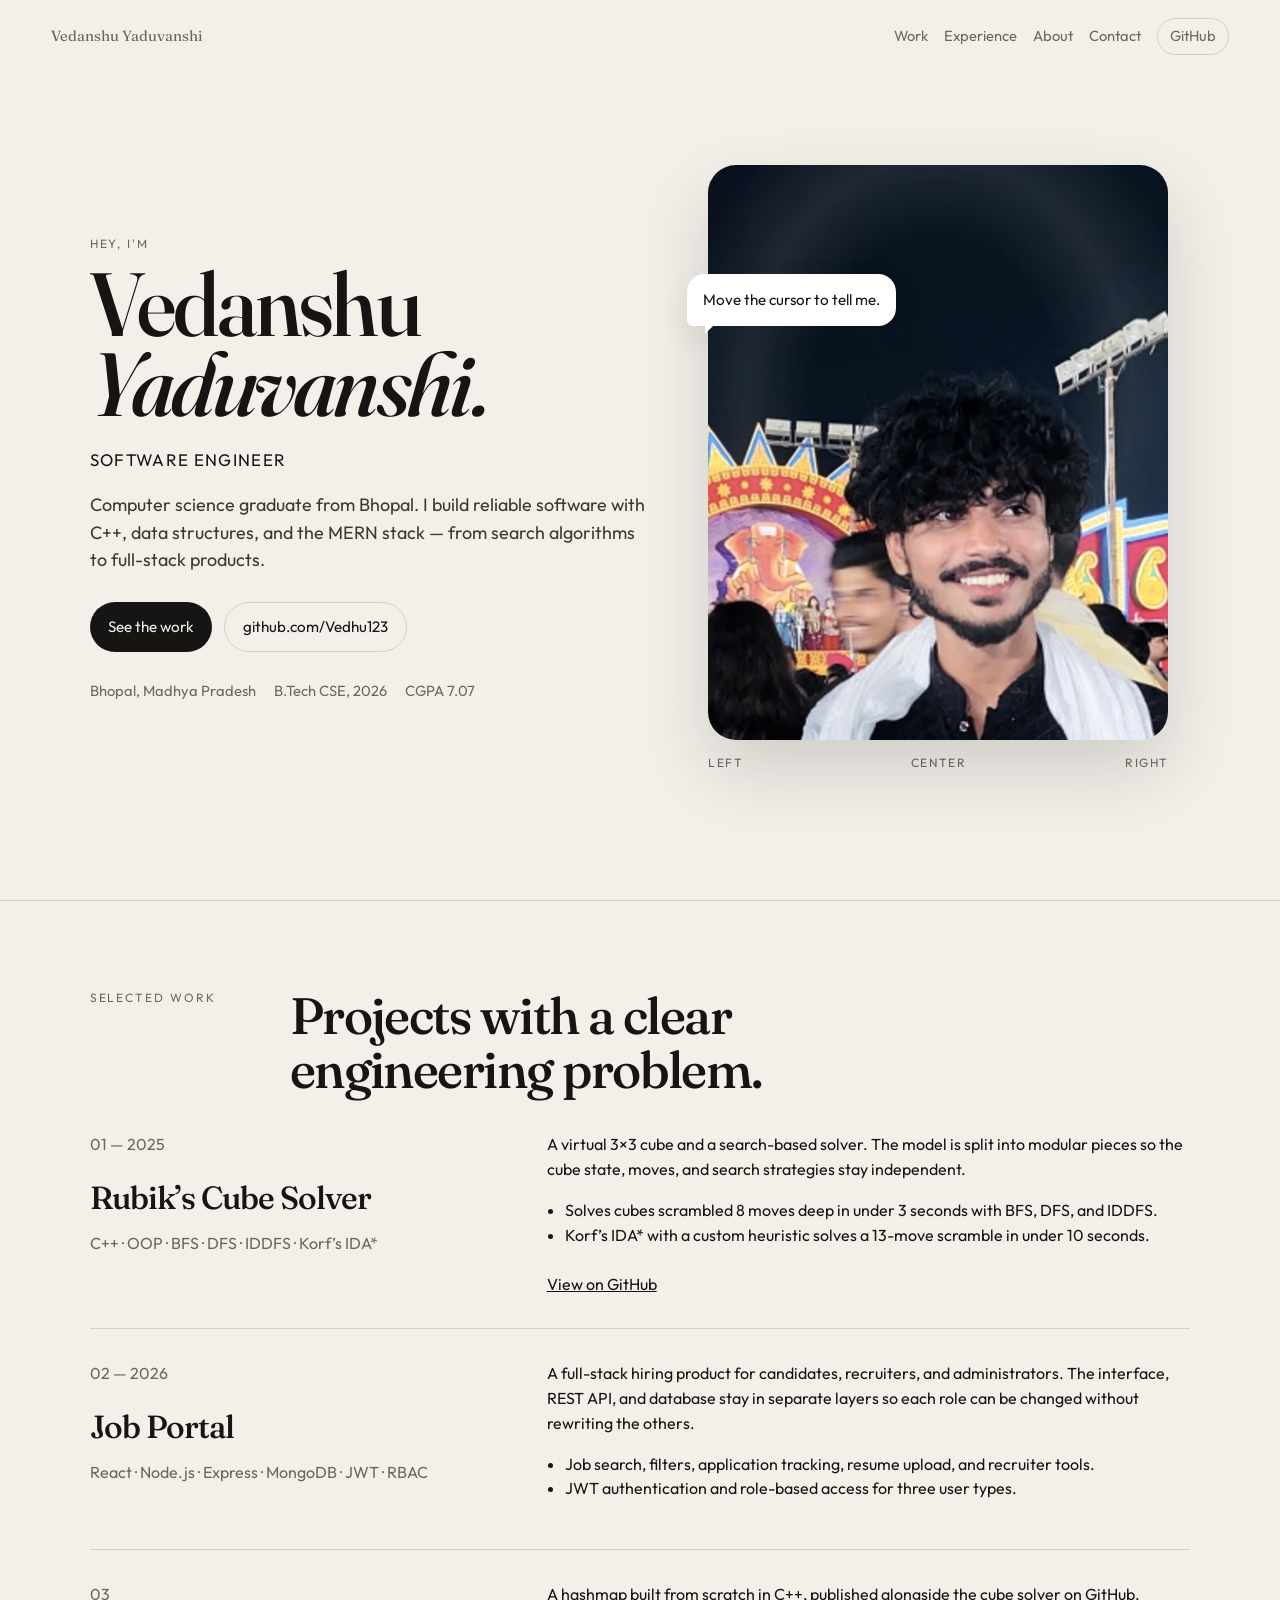
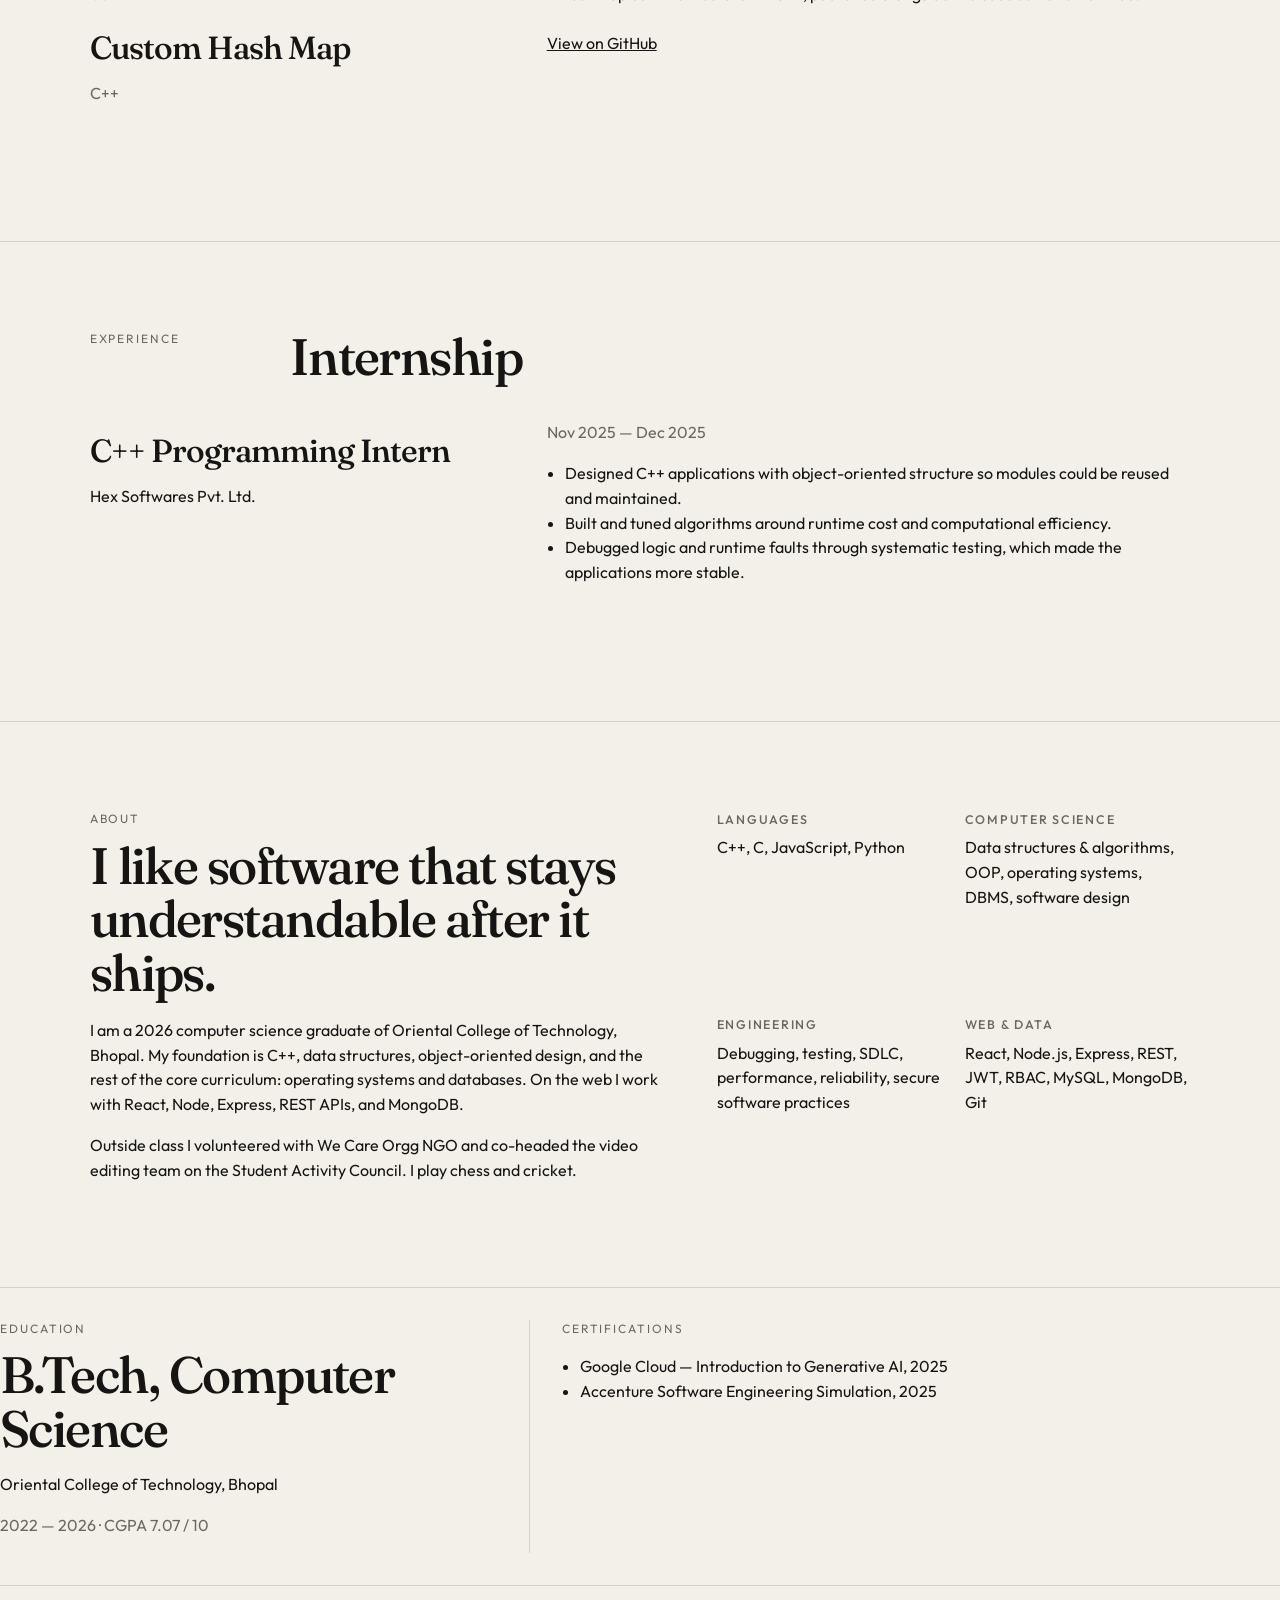
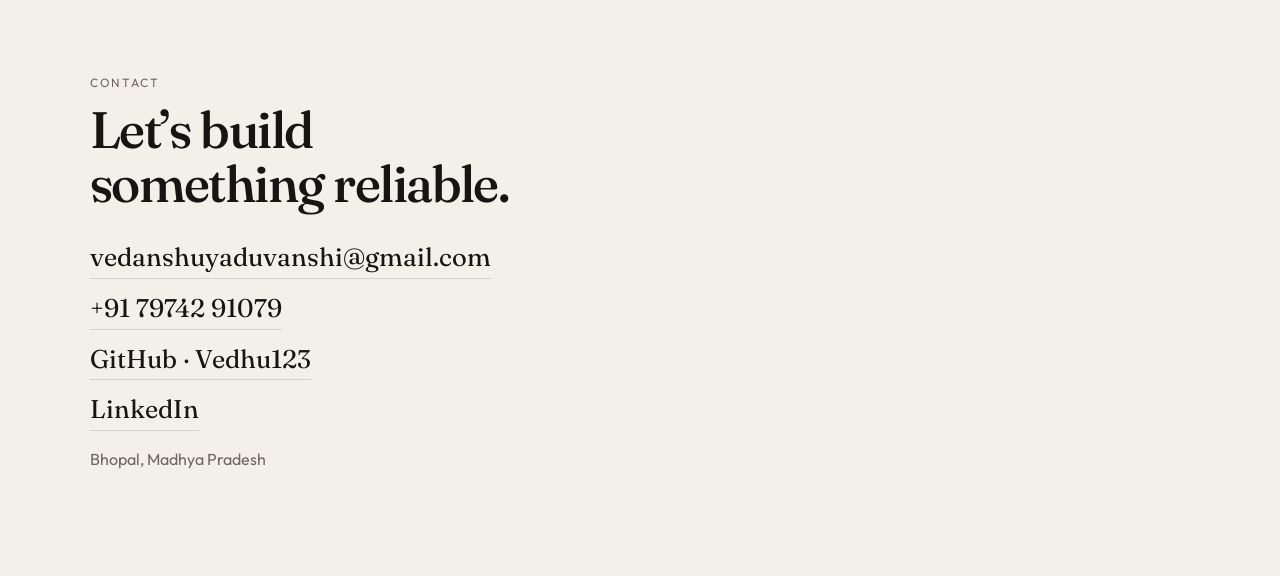
==== index.html @ 53c981a0 "Publish Vedanshu Yaduvanshi's interactive portfolio. Co-authored-by: Cursor <cursoragent@cursor.com>" ====
<!DOCTYPE html>
<html lang="en">
  <head>
    <meta charset="UTF-8" />
    <meta name="viewport" content="width=device-width, initial-scale=1.0" />
    <title>Vedanshu Yaduvanshi — Software Engineer</title>
    <meta
      name="description"
      content="Portfolio of Vedanshu Yaduvanshi, a computer science graduate in Bhopal building reliable software with C++, algorithms, and the MERN stack."
    />
    <link rel="preconnect" href="https://fonts.googleapis.com" />
    <link rel="preconnect" href="https://fonts.gstatic.com" crossorigin />
    <link
      href="https://fonts.googleapis.com/css2?family=Fraunces:ital,opsz,wght@0,9..144,520;0,9..144,640;1,9..144,520&family=Outfit:wght@300;400;500;600&display=swap"
      rel="stylesheet"
    />
    <link rel="stylesheet" href="styles.css" />
    <link rel="icon" href="assets/favicon.svg" type="image/svg+xml" />
  </head>
  <body>
    <header class="nav">
      <a class="brand" href="#top">Vedanshu Yaduvanshi</a>
      <nav>
        <a href="#work">Work</a>
        <a href="#experience">Experience</a>
        <a href="#about">About</a>
        <a href="#contact">Contact</a>
        <a class="nav-github" href="https://github.com/Vedhu123" target="_blank" rel="noreferrer">GitHub</a>
      </nav>
    </header>

    <main id="top">
      <section class="hero" data-hero data-state="idle">
        <div class="hero-copy">
          <p class="eyebrow">Hey, I'm</p>
          <h1>Vedanshu <em>Yaduvanshi.</em></h1>
          <p class="role">Software Engineer</p>
          <p class="lede">
            Computer science graduate from Bhopal. I build reliable software with C++,
            data structures, and the MERN stack — from search algorithms to full-stack products.
          </p>
          <div class="hero-actions">
            <a class="button" href="#work">See the work</a>
            <a class="button button-ghost" href="https://github.com/Vedhu123" target="_blank" rel="noreferrer">github.com/Vedhu123</a>
          </div>
          <ul class="facts">
            <li>Bhopal, Madhya Pradesh</li>
            <li>B.Tech CSE, 2026</li>
            <li>CGPA 7.07</li>
          </ul>
        </div>

        <div class="hero-visual">
          <p class="bubble" data-line>Move the cursor to tell me.</p>
          <div class="stage" data-stage>
            <img src="assets/portrait.jpg" alt="Portrait of Vedanshu Yaduvanshi" />
          </div>
          <div class="zones" aria-hidden="true">
            <span>Left</span>
            <span>Center</span>
            <span>Right</span>
          </div>
          <div class="touch-controls">
            <button type="button" data-react="left">Look left</button>
            <button type="button" data-react="right">Say hello</button>
          </div>
        </div>
      </section>

      <section id="work" class="section">
        <div class="section-head">
          <p class="eyebrow">Selected work</p>
          <h2>Projects with a clear engineering problem.</h2>
        </div>

        <article class="project">
          <div>
            <p class="index">01 — 2025</p>
            <h3>Rubik’s Cube Solver</h3>
            <p class="stack">C++ · OOP · BFS · DFS · IDDFS · Korf’s IDA*</p>
          </div>
          <div>
            <p>
              A virtual 3×3 cube and a search-based solver. The model is split into modular
              pieces so the cube state, moves, and search strategies stay independent.
            </p>
            <ul>
              <li>Solves cubes scrambled 8 moves deep in under 3 seconds with BFS, DFS, and IDDFS.</li>
              <li>Korf’s IDA* with a custom heuristic solves a 13-move scramble in under 10 seconds.</li>
            </ul>
            <a href="https://github.com/Vedhu123/Vedanshu-Rubik-s-Cube-Solver." target="_blank" rel="noreferrer">View on GitHub</a>
          </div>
        </article>

        <article class="project">
          <div>
            <p class="index">02 — 2026</p>
            <h3>Job Portal</h3>
            <p class="stack">React · Node.js · Express · MongoDB · JWT · RBAC</p>
          </div>
          <div>
            <p>
              A full-stack hiring product for candidates, recruiters, and administrators.
              The interface, REST API, and database stay in separate layers so each role
              can be changed without rewriting the others.
            </p>
            <ul>
              <li>Job search, filters, application tracking, resume upload, and recruiter tools.</li>
              <li>JWT authentication and role-based access for three user types.</li>
            </ul>
          </div>
        </article>

        <article class="project">
          <div>
            <p class="index">03</p>
            <h3>Custom Hash Map</h3>
            <p class="stack">C++</p>
          </div>
          <div>
            <p>
              A hashmap built from scratch in C++, published alongside the cube solver on GitHub.
            </p>
            <a href="https://github.com/Vedhu123/custom-hashmap-cpp" target="_blank" rel="noreferrer">View on GitHub</a>
          </div>
        </article>
      </section>

      <section id="experience" class="section">
        <div class="section-head">
          <p class="eyebrow">Experience</p>
          <h2>Internship</h2>
        </div>
        <article class="job">
          <div>
            <h3>C++ Programming Intern</h3>
            <p>Hex Softwares Pvt. Ltd.</p>
          </div>
          <div>
            <p class="when">Nov 2025 — Dec 2025</p>
            <ul>
              <li>Designed C++ applications with object-oriented structure so modules could be reused and maintained.</li>
              <li>Built and tuned algorithms around runtime cost and computational efficiency.</li>
              <li>Debugged logic and runtime faults through systematic testing, which made the applications more stable.</li>
            </ul>
          </div>
        </article>
      </section>

      <section id="about" class="section about">
        <div>
          <p class="eyebrow">About</p>
          <h2>I like software that stays understandable after it ships.</h2>
          <p>
            I am a 2026 computer science graduate of Oriental College of Technology, Bhopal.
            My foundation is C++, data structures, object-oriented design, and the rest of the
            core curriculum: operating systems and databases. On the web I work with React,
            Node, Express, REST APIs, and MongoDB.
          </p>
          <p>
            Outside class I volunteered with We Care Orgg NGO and co-headed the video editing
            team on the Student Activity Council. I play chess and cricket.
          </p>
        </div>
        <div class="skill-grid">
          <div>
            <h3>Languages</h3>
            <p>C++, C, JavaScript, Python</p>
          </div>
          <div>
            <h3>Computer science</h3>
            <p>Data structures &amp; algorithms, OOP, operating systems, DBMS, software design</p>
          </div>
          <div>
            <h3>Engineering</h3>
            <p>Debugging, testing, SDLC, performance, reliability, secure software practices</p>
          </div>
          <div>
            <h3>Web &amp; data</h3>
            <p>React, Node.js, Express, REST, JWT, RBAC, MySQL, MongoDB, Git</p>
          </div>
        </div>
      </section>

      <section class="section split">
        <article>
          <p class="eyebrow">Education</p>
          <h2>B.Tech, Computer Science</h2>
          <p>Oriental College of Technology, Bhopal</p>
          <p class="when">2022 — 2026 · CGPA 7.07 / 10</p>
        </article>
        <article>
          <p class="eyebrow">Certifications</p>
          <ul class="plain">
            <li>Google Cloud — Introduction to Generative AI, 2025</li>
            <li>Accenture Software Engineering Simulation, 2025</li>
          </ul>
        </article>
      </section>

      <section id="contact" class="section contact">
        <p class="eyebrow">Contact</p>
        <h2>Let’s build something reliable.</h2>
        <div class="contact-links">
          <a href="mailto:vedanshuyaduvanshi@gmail.com">vedanshuyaduvanshi@gmail.com</a>
          <a href="tel:+917974291079">+91 79742 91079</a>
          <a href="https://github.com/Vedhu123" target="_blank" rel="noreferrer">GitHub · Vedhu123</a>
          <a href="https://www.linkedin.com/in/vedanshu-yaduvanshi-6b012b285" target="_blank" rel="noreferrer">LinkedIn</a>
        </div>
        <p class="place">Bhopal, Madhya Pradesh</p>
      </section>
    </main>

    <script src="script.js"></script>
  </body>
</html>
---- styles.css ----
:root {
  --paper: #f3f0ea;
  --ink: #161513;
  --muted: #6d675f;
  --line: rgba(22, 21, 19, 0.14);
  --navy: #1c3148;
  --shadow: 0 30px 70px rgba(22, 21, 19, 0.16);
  --serif: "Fraunces", Georgia, serif;
  --sans: "Outfit", "Segoe UI", sans-serif;
}

* {
  box-sizing: border-box;
}

html {
  scroll-behavior: smooth;
}

body {
  margin: 0;
  background: var(--paper);
  color: var(--ink);
  font-family: var(--sans);
  font-weight: 400;
  line-height: 1.55;
}

img {
  max-width: 100%;
  display: block;
}

a {
  color: inherit;
}

.nav {
  position: sticky;
  top: 0;
  z-index: 5;
  display: flex;
  justify-content: space-between;
  align-items: center;
  gap: 16px 28px;
  flex-wrap: wrap;
  padding: 18px 4vw;
  background: rgba(243, 240, 234, 0.9);
  backdrop-filter: blur(14px);
  border-bottom: 1px solid transparent;
}

.brand {
  font-family: var(--serif);
  text-decoration: none;
  font-size: 1.05rem;
}

.nav nav {
  display: flex;
  flex-wrap: wrap;
  justify-content: flex-end;
  gap: 8px 16px;
  align-items: center;
}

.nav a {
  text-decoration: none;
  font-size: 0.92rem;
  color: var(--muted);
}

.nav a:hover,
.nav-github {
  color: var(--ink);
}

.nav-github {
  border: 1px solid var(--line);
  border-radius: 999px;
  padding: 6px 12px;
}

.hero {
  min-height: calc(100vh - 74px);
  display: grid;
  grid-template-columns: 1.05fr 0.95fr;
  gap: 40px;
  align-items: center;
  padding: 4vh 7vw 8vh;
}

.eyebrow {
  margin: 0 0 10px;
  letter-spacing: 0.16em;
  text-transform: uppercase;
  font-size: 0.75rem;
  color: var(--muted);
}

h1,
h2,
h3 {
  font-family: var(--serif);
  font-weight: 520;
  letter-spacing: -0.03em;
  margin: 0;
}

h1 {
  font-size: clamp(4rem, 7vw, 7.4rem);
  line-height: 0.9;
}

h1 em {
  font-style: italic;
  font-weight: 520;
}

.role {
  margin: 22px 0 0;
  font-size: 1.05rem;
  letter-spacing: 0.08em;
  text-transform: uppercase;
}

.lede {
  max-width: 38rem;
  font-size: 1.12rem;
  color: #3c3833;
}

.hero-actions {
  display: flex;
  flex-wrap: wrap;
  gap: 12px;
  margin: 28px 0;
}

.button {
  display: inline-flex;
  align-items: center;
  text-decoration: none;
  background: var(--ink);
  color: var(--paper);
  border-radius: 999px;
  padding: 12px 18px;
  font-size: 0.95rem;
}

.button-ghost {
  background: transparent;
  color: var(--ink);
  border: 1px solid var(--line);
}

.facts {
  display: flex;
  flex-wrap: wrap;
  gap: 10px 18px;
  padding: 0;
  margin: 8px 0 0;
  list-style: none;
  color: var(--muted);
  font-size: 0.92rem;
}

.hero-visual {
  position: relative;
  display: grid;
  justify-items: center;
  perspective: 1200px;
}

.stage {
  width: min(100%, 460px);
  border-radius: 28px;
  overflow: hidden;
  box-shadow: var(--shadow);
  transform: translate3d(var(--px, 0px), var(--py, 0px), 0) rotateY(var(--ry, 0deg));
  transition: transform 0.7s cubic-bezier(0.22, 0.8, 0.24, 1);
  background: #e7e1d8;
}

.stage img {
  width: 100%;
  aspect-ratio: 4 / 5;
  object-fit: cover;
  object-position: center 18%;
}

.hero[data-state="left"] .stage {
  transform: translate3d(calc(var(--px, 0px) - 26px), var(--py, 0px), 0) rotateY(14deg);
}

.hero[data-state="right"] .stage {
  transform: translate3d(calc(var(--px, 0px) + 26px), var(--py, 0px), 0) rotateY(-14deg) rotateZ(-1.5deg);
}

.hero[data-state="work"] .stage {
  transform: translate3d(var(--px, 0px), calc(var(--py, 0px) + 8px), 0) scale(0.985);
}

.bubble {
  position: absolute;
  left: 0;
  top: 18%;
  z-index: 2;
  max-width: 220px;
  margin: 0;
  padding: 14px 16px;
  background: white;
  border-radius: 18px 18px 18px 6px;
  box-shadow: 0 12px 30px rgba(22, 21, 19, 0.08);
  font-size: 0.95rem;
}

.bubble::after {
  content: "";
  position: absolute;
  left: 18px;
  bottom: -8px;
  border-width: 8px 8px 0 0;
  border-style: solid;
  border-color: white transparent transparent transparent;
}

.zones {
  display: grid;
  grid-template-columns: repeat(3, 1fr);
  width: min(100%, 460px);
  margin-top: 14px;
  color: var(--muted);
  font-size: 0.75rem;
  letter-spacing: 0.12em;
  text-transform: uppercase;
}

.zones span:nth-child(2) {
  text-align: center;
}

.zones span:nth-child(3) {
  text-align: right;
}

.touch-controls {
  display: none;
  gap: 10px;
  margin-top: 16px;
}

.touch-controls button {
  border: 1px solid var(--line);
  background: transparent;
  border-radius: 999px;
  padding: 10px 14px;
  font: inherit;
  cursor: pointer;
}

.section {
  padding: 88px 7vw;
  border-top: 1px solid var(--line);
}

.section-head {
  display: grid;
  grid-template-columns: 180px 1fr;
  gap: 20px;
  margin-bottom: 36px;
}

h2 {
  font-size: clamp(2rem, 4vw, 3.4rem);
  line-height: 1.05;
  max-width: 16ch;
}

.project,
.job,
.split {
  display: grid;
  grid-template-columns: 0.8fr 1.2fr;
  gap: 28px;
  padding: 32px 0;
  border-top: 1px solid var(--line);
}

.project:first-of-type,
.job {
  border-top: 0;
  padding-top: 0;
}

.index,
.stack,
.when,
.place {
  color: var(--muted);
}

.project h3,
.job h3 {
  font-size: 2rem;
  margin: 6px 0 8px;
}

.project a {
  display: inline-block;
  margin-top: 8px;
}

.project ul,
.job ul,
.plain {
  padding-left: 18px;
}

.about {
  display: grid;
  grid-template-columns: 1.1fr 0.9fr;
  gap: 48px;
}

.about h2 {
  max-width: 16ch;
  margin-bottom: 18px;
}

.skill-grid {
  display: grid;
  grid-template-columns: 1fr 1fr;
  gap: 22px;
}

.skill-grid h3 {
  font-family: var(--sans);
  font-size: 0.78rem;
  letter-spacing: 0.14em;
  text-transform: uppercase;
  color: var(--muted);
  margin-bottom: 6px;
}

.skill-grid p,
.about p,
.project p,
.job p {
  margin-top: 0;
}

.split article + article {
  border-left: 1px solid var(--line);
  padding-left: 32px;
}

.contact h2 {
  max-width: 14ch;
  margin-bottom: 28px;
}

.contact-links {
  display: grid;
  gap: 10px;
  font-size: clamp(1.3rem, 2vw, 2rem);
  font-family: var(--serif);
}

.contact-links a {
  text-decoration: none;
  width: fit-content;
  border-bottom: 1px solid var(--line);
}

.contact-links a:hover {
  border-bottom-color: var(--ink);
}

@media (max-width: 860px) {
  .nav {
    align-items: flex-start;
    flex-direction: column;
  }

  .nav nav {
    flex-wrap: wrap;
    gap: 12px 16px;
  }

  .hero,
  .section-head,
  .project,
  .job,
  .about,
  .split {
    grid-template-columns: 1fr;
  }

  .split article + article {
    border-left: 0;
    padding-left: 0;
    border-top: 1px solid var(--line);
    padding-top: 28px;
  }

  .bubble {
    left: 12px;
    top: 12px;
  }

  .touch-controls {
    display: flex;
  }

  h1 {
    font-size: 3.6rem;
  }
}

@media (prefers-reduced-motion: reduce) {
  html {
    scroll-behavior: auto;
  }

  .stage {
    transition: none;
  }
}
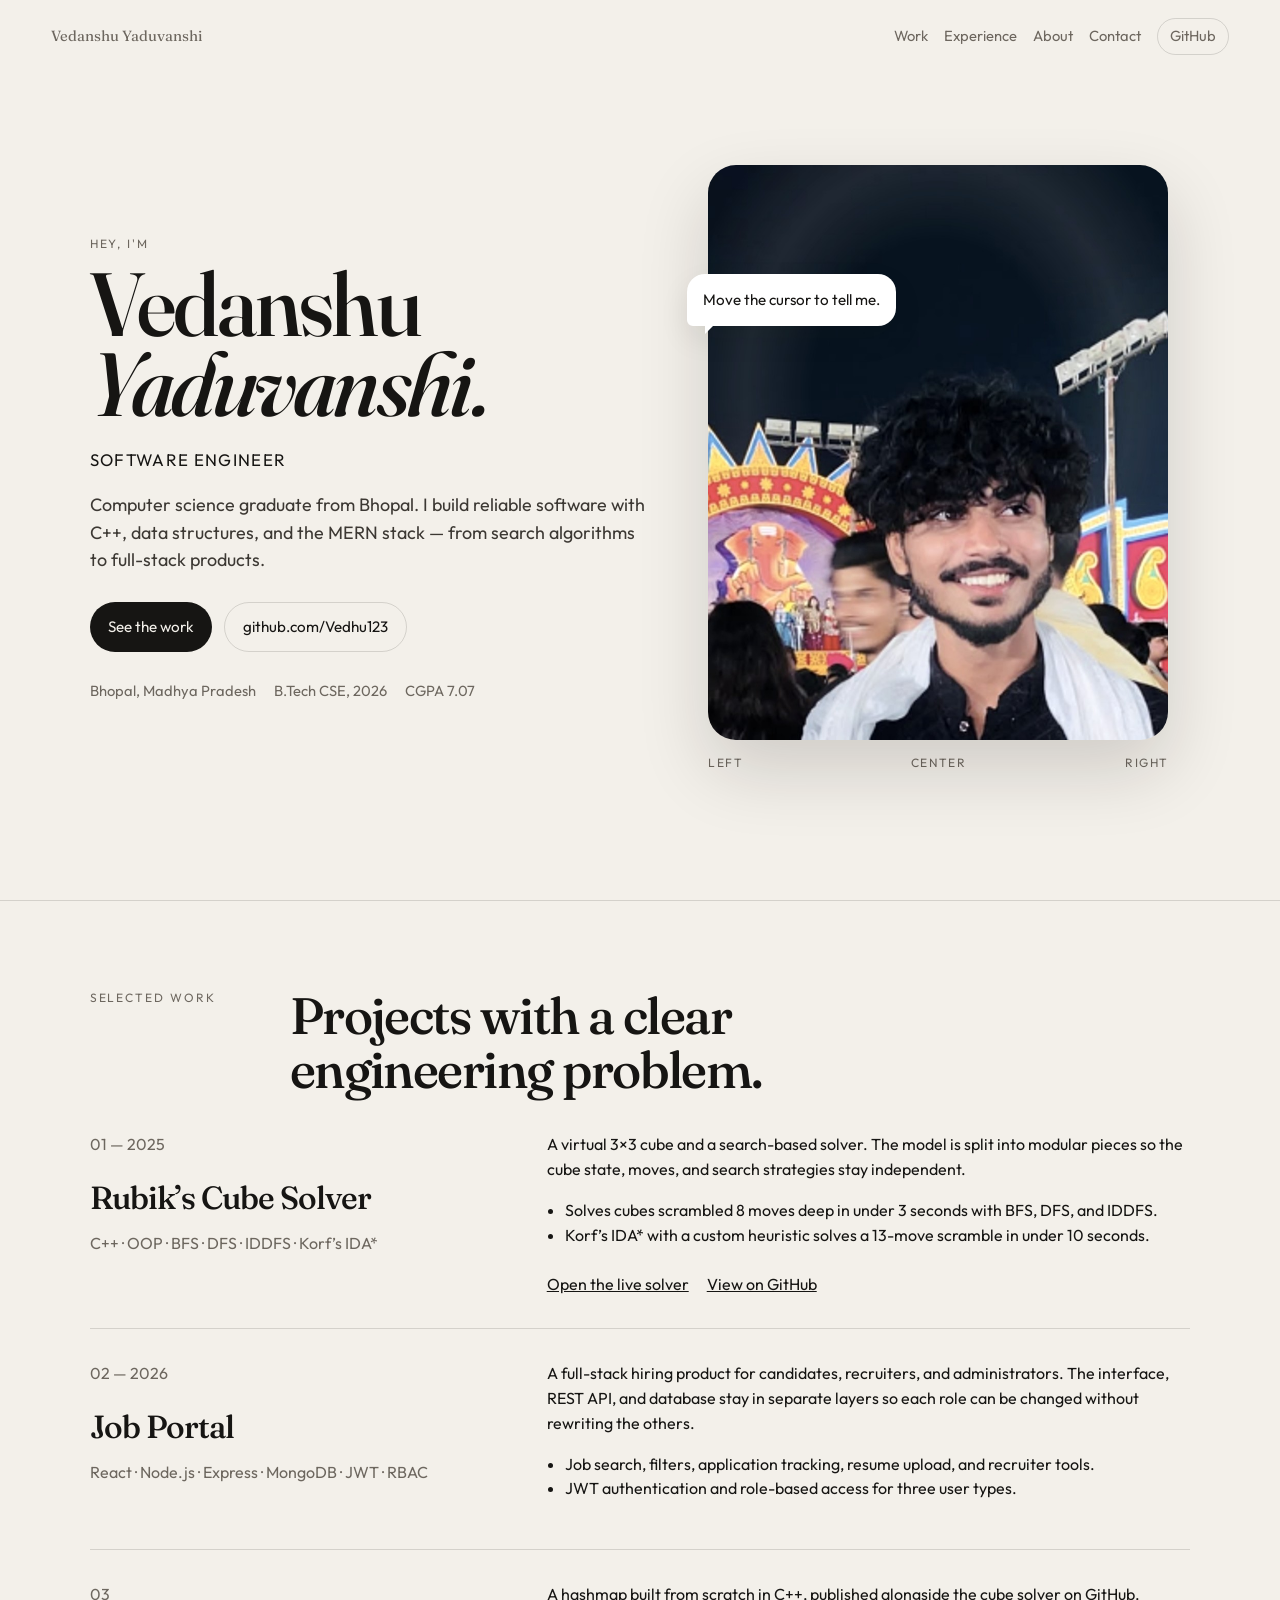
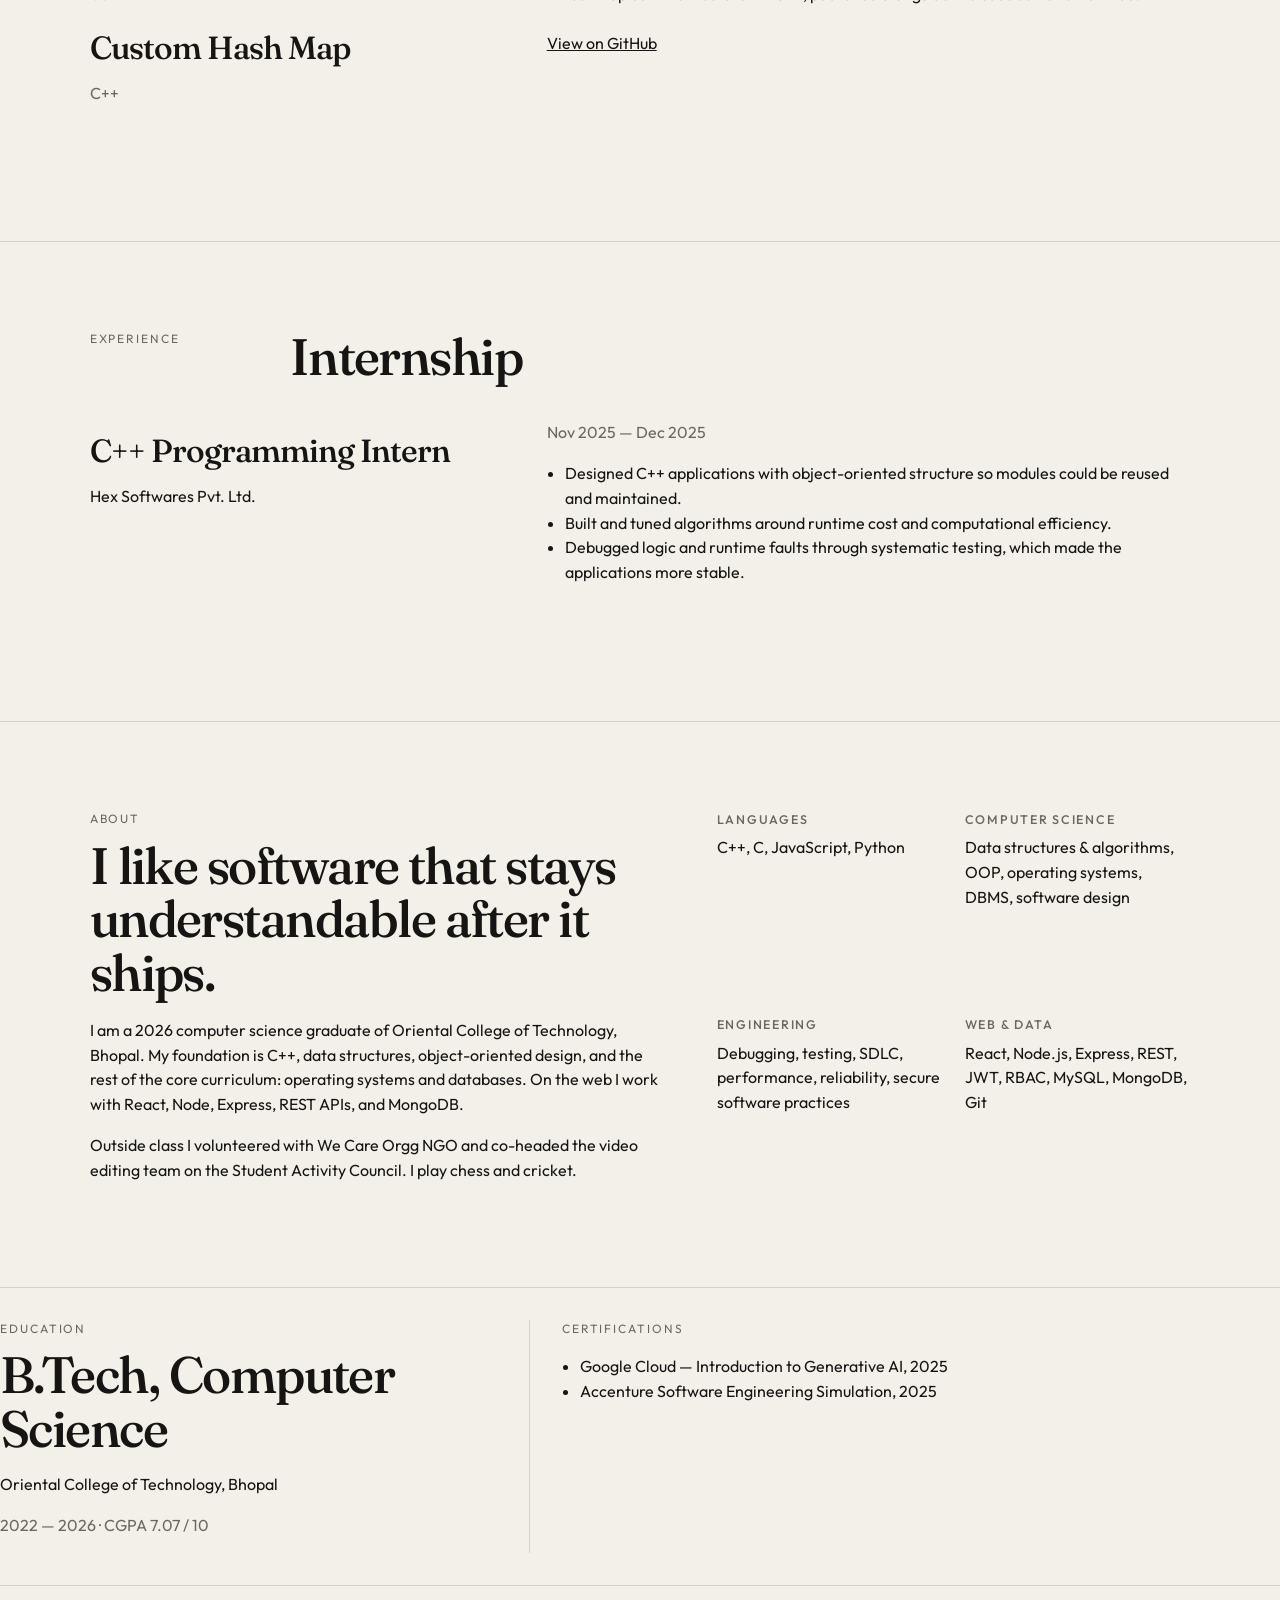
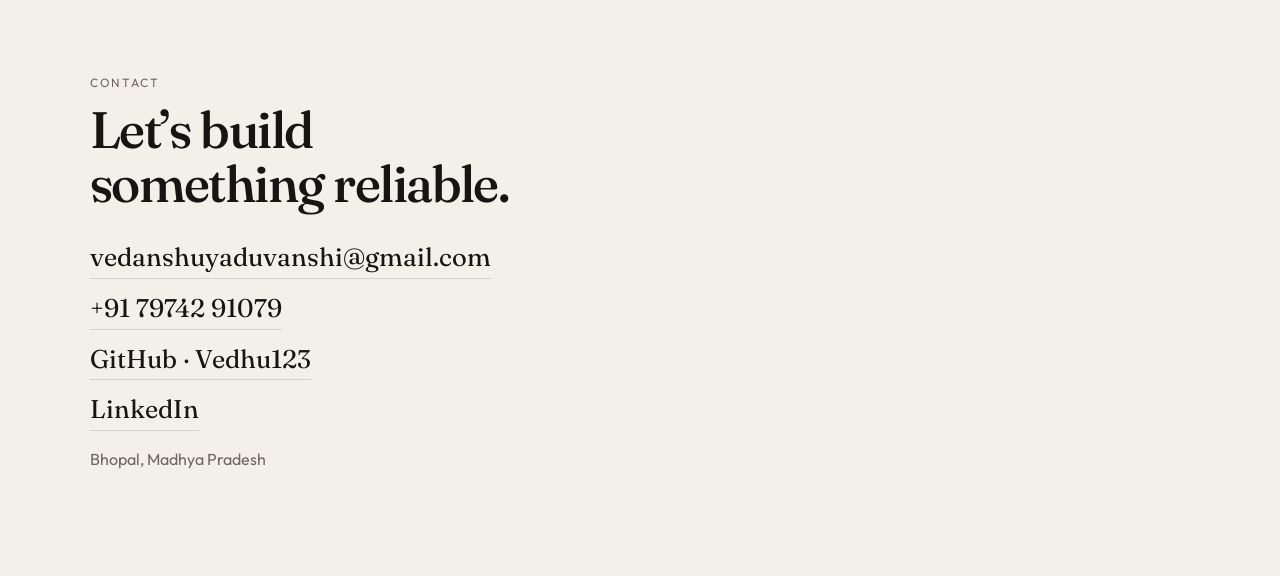
==== commit 0a5f938e: "Add a live Rubik's cube solver to the portfolio. Co-authored-by: Cursor <cursoragent@cursor.com>" ====
--- a/index.html
+++ b/index.html
@@ -88,7 +88,10 @@
               <li>Solves cubes scrambled 8 moves deep in under 3 seconds with BFS, DFS, and IDDFS.</li>
               <li>Korf’s IDA* with a custom heuristic solves a 13-move scramble in under 10 seconds.</li>
             </ul>
-            <a href="https://github.com/Vedhu123/Vedanshu-Rubik-s-Cube-Solver." target="_blank" rel="noreferrer">View on GitHub</a>
+            <div class="project-links">
+              <a href="cube/index.html">Open the live solver</a>
+              <a href="https://github.com/Vedhu123/Vedanshu-Rubik-s-Cube-Solver." target="_blank" rel="noreferrer">View on GitHub</a>
+            </div>
           </div>
         </article>
 
--- a/styles.css
+++ b/styles.css
@@ -306,6 +306,15 @@
   margin: 6px 0 8px;
 }
 
+.project-links {
+  display: flex;
+  flex-wrap: wrap;
+  gap: 8px 18px;
+  margin-top: 8px;
+}
+
+.project-links a { margin-top: 0; }
+
 .project a {
   display: inline-block;
   margin-top: 8px;
